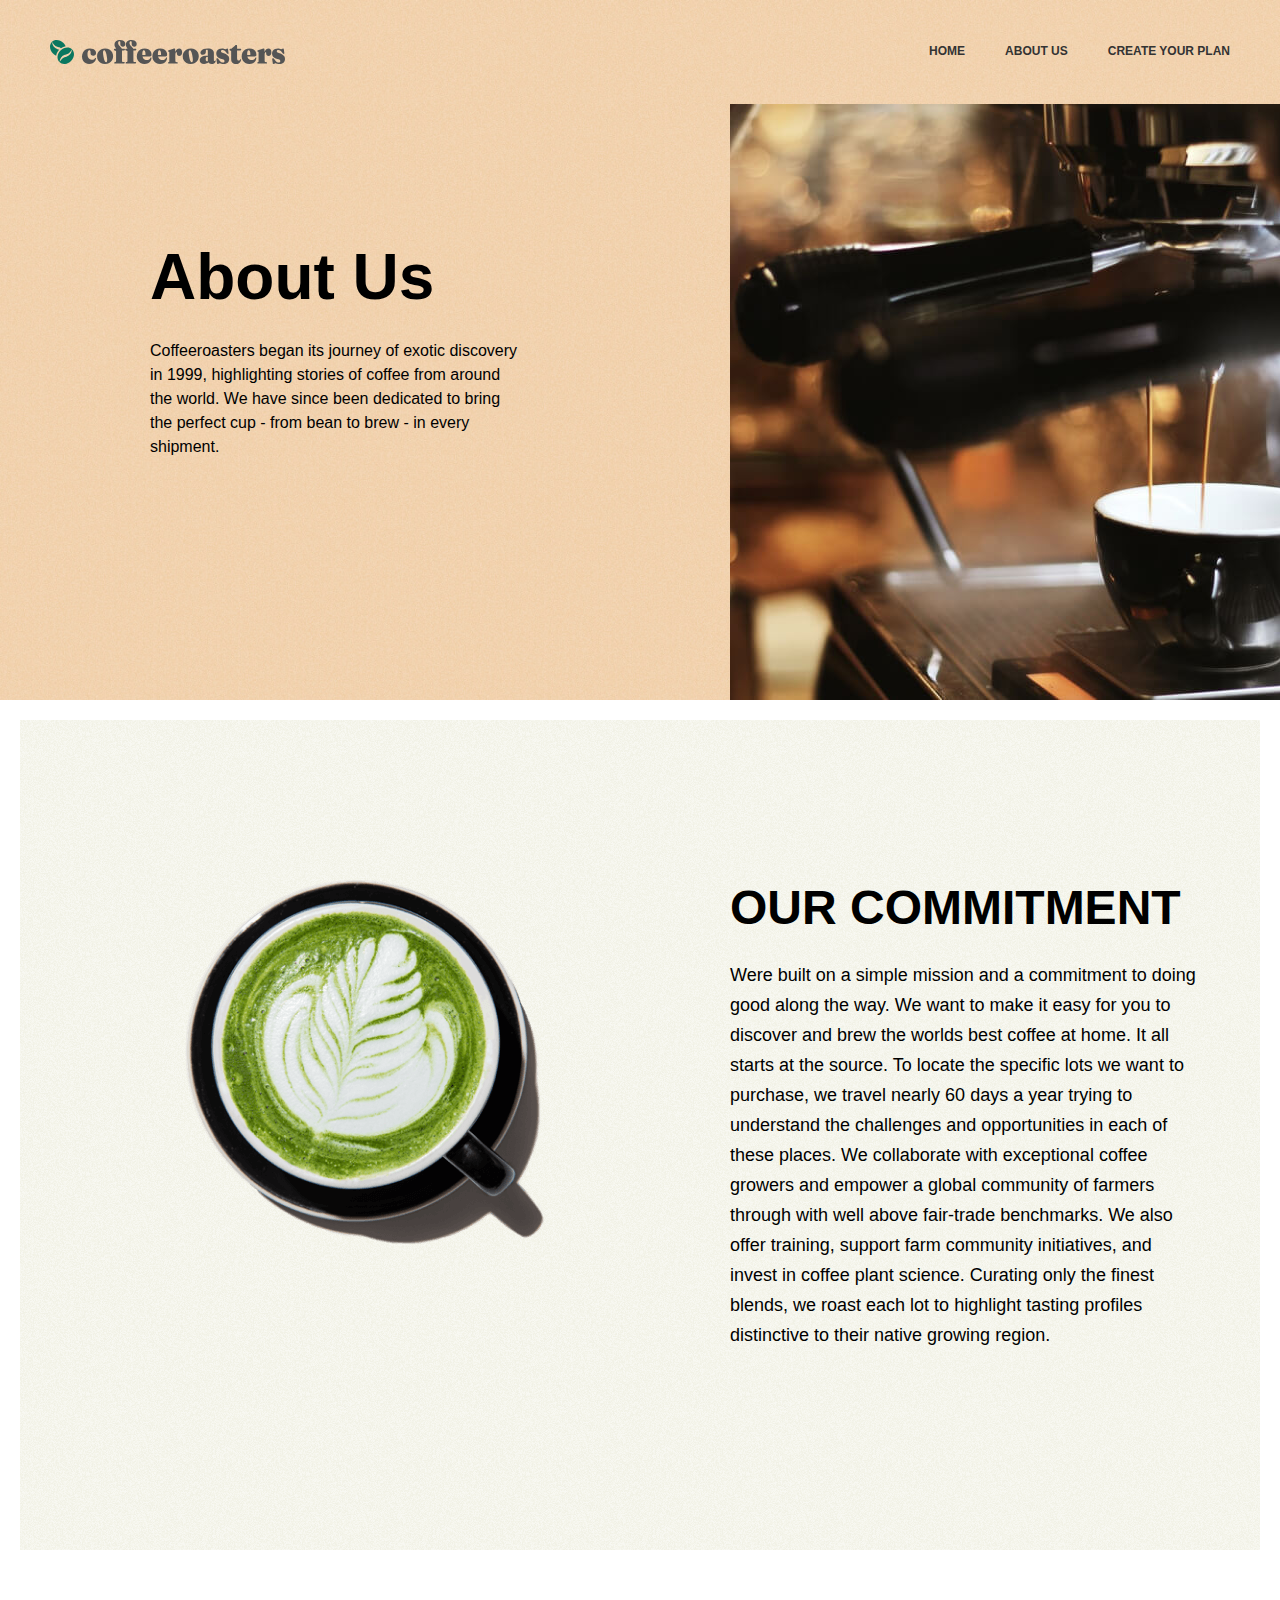
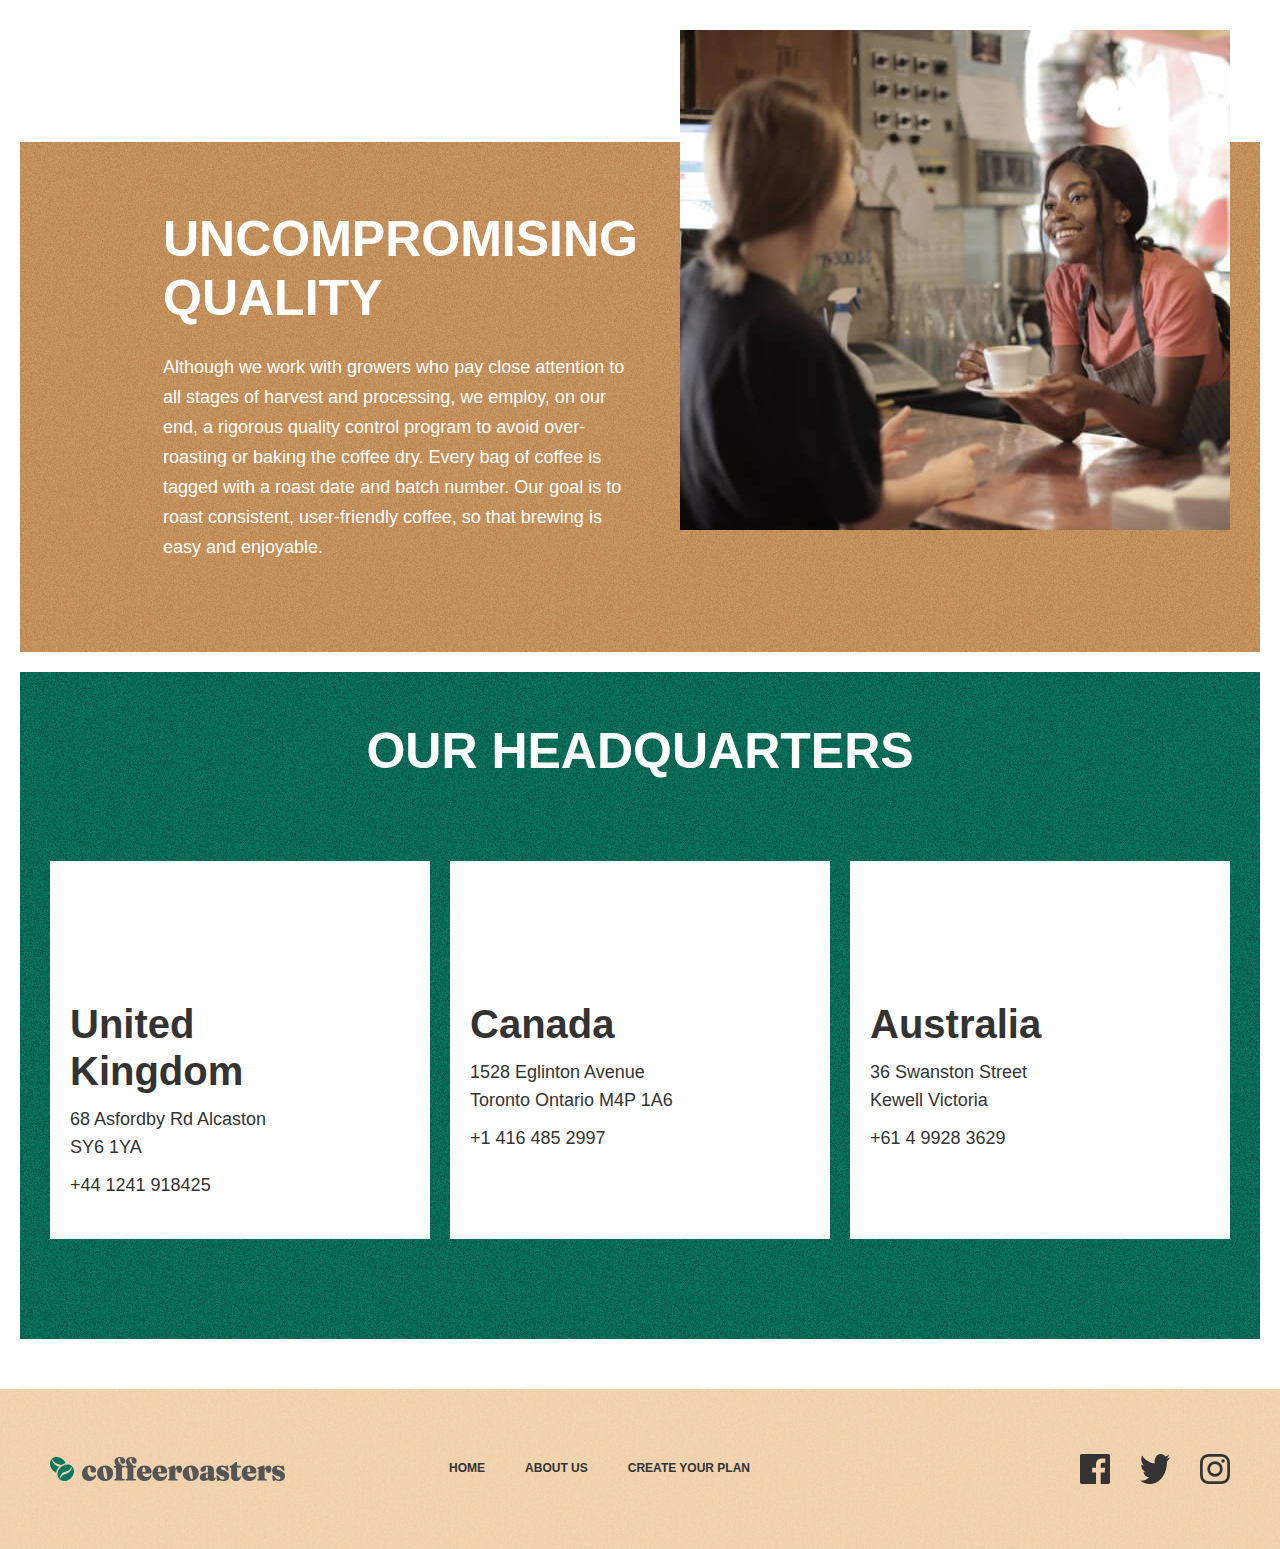
==== about.html @ 632bc9f9 "Add about main" ====
<!DOCTYPE html>
<html lang="en">
<head>
  <meta charset="UTF-8">
  <meta http-equiv="X-UA-Compatible" content="IE=edge">
  <meta name="viewport" content="width=device-width, initial-scale=1.0">
  <title>About Us</title>

  <link rel="stylesheet" href="css/normalize.css">
  <link rel="stylesheet" href="css/main.css">
</head>
<body>

  <!-- SITE-HEADER  -->
  <header class="site-header">
    <div class="container">
      <div class="site-header-block">
        <a href="index.html" class="site-header-logo-link">
          <img src="images/site-header-logo.svg" alt="site-logo" class="site-hero-logo-img" width="235" height="24">
        </a>
        <nav class="site-header-nav sitenav">
          <ul class="sitenav-list">
            <li class="sitenav-item">
              <a class="sitenav-link" href="#">Home</a>
            </li>
            <li class="sitenav-item">
              <a class="sitenav-link" href="#">About us</a>
            </li>
            <li class="sitenav-item">
              <a class="sitenav-link" href="#">Create your plan</a>
            </li>
          </ul>
        </nav>
      </div>
    </div>
  </header>

  <!-- SITE-MAIN  -->
  <main class="site-main">
    <div class="site-hero">
      <div class="container">
        <div class="hero-block">
          <div class="site-hero-box site-hero-box-about">
            <h1 class="site-hero-title site-hero-title-about">About Us</h1>
            <p class="site-hero-text">Coffeeroasters began its journey of exotic discovery in 1999, highlighting stories of coffee from around the world. We have since been dedicated to bring the perfect cup - from bean to brew - in every shipment.</p>
          </div>
          <img class="site-hero-img-about" src="images/about-hero-img.jpg" alt="cola" width="710" height="696" srcset="images/about-hero-img.jpg 1x, images/about-hero-img@2x.jpg 2x">
        </div>
      </div>
    </div>

    <section class="site-commitment">
      <div class="container">
        <div class="site-commitment-block">
          <img class="site-commitment-block-img" src="images/coffe-about-main.png" alt="Rasm">
          <div class="site-commitment-box">
            <h2 class="site-commitment-box-title">Our commitment</h2>
            <p class="site-commitment-box-text">Were built on a simple mission and a commitment to doing good along the way. We want to make it easy for you to discover and brew the worlds best coffee at home. It all starts at the source. To locate the specific lots we want to purchase, we travel nearly 60 days a year trying to understand the challenges and opportunities in each of these places. We collaborate with exceptional coffee growers and empower a global community of farmers through with well above fair-trade benchmarks. We also offer training, support farm community initiatives, and invest in coffee plant science. Curating only the finest blends, we roast each lot to highlight tasting profiles distinctive to their native growing region.</p>
          </div>
        </div>
      </div>
    </section>

    <section class="about-festure">
      <div class="container">
        <div class="about-feature-block">
          <div class="about-feature-box">
            <h2 class="about-feature-title">Uncompromising quality</h2>
            <p class="about-feature-text">Although we work with growers who pay close attention to all stages of harvest and processing, we employ, on our end, a rigorous quality control program to avoid over-roasting or baking the coffee dry. Every bag of coffee is tagged with a roast date and batch number. Our goal is to roast consistent, user-friendly coffee, so that brewing is easy and enjoyable.</p>
          </div>
          <img class="about-feature-img" src="images/about-feature.jpg" alt="rasm" width="550" height="500" srcset="images/about-feature.jpg 1x, images/about-feature@2x.jpg 2x">
        </div>
      </div>
    </section>

    <section class="about-work">
      <div class="container">
        <div class="about-work-block">
          <h2 class="about-work-title">Our headquarters</h2>
          <ul class="about-work-list">
            <li class="about-work-item">
              <h3 class="about-work-item-title">United Kingdom</h3>
              <div class="about-work-item-box">
                <p class="about-work-item-box-text">68  Asfordby Rd Alcaston SY6 1YA</p>
                <a class="about-work-item-box-link" href="#">+44 1241 918425</a>
              </div>
            </li>
            <li class="about-work-item">
              <h3 class="about-work-item-title">Canada</h3>
              <div class="about-work-item-box">
                <p class="about-work-item-box-text">1528  Eglinton Avenue Toronto Ontario M4P 1A6</p>
                <a class="about-work-item-box-link" href="#">+1 416 485 2997</a>
              </div>
            </li>
            <li class="about-work-item">
              <h3 class="about-work-item-title">Australia</h3>
              <div class="about-work-item-box">
                <p class="about-work-item-box-text">36 Swanston Street Kewell Victoria </p>
                <a class="about-work-item-box-link" href="#">+61 4 9928 3629</a>
              </div>
            </li>
          </ul>
        </div>
      </div>
    </section>
  </main>

  <footer class="site-footer">
    <div class="container">
      <div class="site-footer-block">
        <a href="#" class="site-header-logo-link">
          <img src="images/site-header-logo.svg" alt="site-logo" class="site-hero-logo-img" width="235" height="24">
        </a>
        <nav class="site-footer-nav">
          <ul class="sitenav-list">
            <li class="sitenav-item">
              <a href="#" class="sitenav-link">Home</a>
            </li>
            <li class="sitenav-item">
              <a href="#" class="sitenav-link">About us</a>
            </li>
            <li class="sitenav-item">
              <a href="#" class="sitenav-link">Create your plan</a>
            </li>
          </ul>
          <ul class="sitenav-list">
            <li class="sitenav-footer-item">
              <a href="#" class="sitenav-footer-link"><img class="site-footer-icon-img" src="images/facebook.svg" alt="facebook icon" width="30" height="30"></a>
            </li>
            <li class="sitenav-footer-item">
              <a href="#" class="sitenav-footer-link"><img class="site-footer-icon-img" src="images/ijtimoiy-tarmoq.svg" alt="ijtimoiy tarmoq icon" width="30" height="25"></a>
            </li>
            <li class="sitenav-footer-item">
              <a href="#" class="sitenav-footer-link"><img class="site-footer-icon-img" src="images/instagram.svg" alt="instagram icon" width="30" height="30"></a>
            </li>
          </ul>
        </nav>
      </div>
    </div>
  </footer>
</body>
</html>
---- css/main.css ----
*{
  box-sizing: border-box;
}

*:focus{
  outline: 3px dotted deepskyblue;
  outline-offset: 2px;
}

body{
  display: flex;
  flex-direction: column;
  background-color: #fff;
  color: #000;
  font-weight: 400;
  font-family: "Roboto", "Arial", sans-serif;
}

.container{
  width: 100%;
  max-width: 1440px;
  padding-right: 20px;
  padding-left: 20px;
  margin-left: auto;
  margin-right: auto;
}


/* SITE-HEADER */

.site-header {
  background-color: #F3D7B7;
  background-image: url(../images/hero-bc-img.jpg);
  background-size: cover;
  background-repeat: no-repeat;
}

.site-header-block {
  display: flex;
  margin: 0;
  padding: 40px 30px;
  align-items: center;
  justify-content: space-between;
}

.site-header-logo-link {
  display: flex;
  margin-right: 10px;
}

.site-header-logo-link:hover{
  opacity: 0.8;
}

.site-header-logo-link:active{
  opacity: 0.6;
}

.site-hero-logo-img {
  width: 235px;
  height: 24px;
}

.site-header-nav {
  margin: 0;
  padding: 0;
}

.sitenav-list {
  display: flex;
  margin: 0;
  padding: 0;
}

.sitenav-item {
  font-weight: 700;
  font-size: 12px;
  line-height: 14px;
  list-style-type: none;
  /* flex-shrink: 0; */
  white-space: nowrap;
}

.sitenav-item:not(:last-child){
  margin-right: 40px;
}

.sitenav-link {
  display: flex;
  color: #333;
  text-decoration: none;
  transition: color 0.4s ease, border 0.4s ease;
  border-bottom: 2px solid transparent;
  text-transform: uppercase;
}

.sitenav-link:hover{
  color: #0A775F;
  border-bottom: 2px solid #0A775F;
}

.sitenav-link:active{
  opacity: 0.6;
}


/* SITE-MAIN  */

.site-main {
  flex-grow: 1;
}

.site-hero {
  background-color: #F3D7B7;
  background-image: url(../images/hero-bc-img.jpg);
  background-size: cover;
  background-repeat: no-repeat;
  margin-bottom: 20px;
}

.hero-block {
  width: 1420px;
  display: flex;
  justify-content: space-between;
  padding-left: 130px;
}

.site-hero-box {
  width: 464px;
  margin-right: 116px;
  padding-top: 136px;
  flex-shrink: 0;
}

.site-hero-box-about{
  width: 372px;
}

.site-hero-title {
  width: 447px;
  font-size: 64px;
  line-height: 75px;
  font-weight: 700;
  margin-top: 0;
  margin-bottom: 24px;
}

.site-hero-title-about{
  width: 265x;
}

.site-hero-text {
  margin-top: 0;
  margin-bottom: 34px;
  font-size: 16px;
  line-height: 24px;
  font-weight: 400;
}

.site-hero-link{

  display: inline-block;
  margin: 0;
  line-height: 19px;
  background-color: #0A775F;
  border: 2px solid #0A775F;
}

.button{
  display: inline-block;
  padding: 14px 22px;
  border-radius: 100px;
  text-decoration: none;
  color: #fff;
  font-size: 16px;
  font-weight: 500;
  text-transform: uppercase;
  transition: color 0.4s ease, border 0.4s ease, background-color 0.4s ease;
  margin: 0;
  white-space: nowrap;
}

.site-hero-link:hover{
  border: 2px solid #0A775F;
  background-color: transparent;
  color: #0A775F;
}

.site-hero-link:active{
  opacity: 0.6;
  color: #fff;
  background-color: #0A775F;

}

.site-work-link{
  border: 2px solid #C99B67;
  background-color: #C99B67;

}

.site-work-link:hover{
  border: 2px solid #C99B67;
  background-color: transparent;
  color: #C99B67;
}

.site-work-link:active{
  opacity: 0.6;
  color: #fff;
  background-color: #C99B67;

}

.site-hero-img{
  width: 710px;
  height: 696px;
}

.site-hero-img-about{
  width: 710px;
  height: 596px;
}


.site-collection-block {
  padding: 50px 143px;
  background-color: #F8F8F2;
  background-image: url(../images/oq-bijr-bijr.jpg);
  margin-bottom: 20px;
}

.site-collection-headeing {
  margin-top: 0;
  margin-bottom: 80px;
  text-transform: uppercase;
  font-size: 50px;
  line-height: 59px;
  text-align: center;
}

.site-collection-list {
  padding: 0;
  list-style-type: none;
}

.site-collection-item {
  display: flex;
  align-items: center;
}

.site-collection-img {
  width: 450px;
  height: 375px;
}

.site-collection-box:nth-child(1){
  padding-left: 157px;
  padding-right: 97px;
}

.site-collection-box:nth-child(2){
  padding-left: 117px;
  padding-right: 157px;
}

.site-collection-box-title {
  margin-top: 0;
  margin-bottom: 10px;
  font-size: 48px;
  line-height: 56px;
  font-weight: 500;
  color: #333;
  text-transform: uppercase;
}

.site-collection-box-text {
  margin: 0;
  font-size: 22px;
  line-height: 34px;
  font-weight: 400;
}

/* ABOUT  */

.site-commitment {
  margin-bottom: 80px;
}

.site-commitment-block {
  display: flex;
  padding: 160px 64px 200px 165px;
  background-image: url(../images/commitment-bc-img.png);
}

.site-commitment-block-img {
  width: 360px;
  height: 364px;
  margin-right: 185px;
  object-fit: cover;
}

.site-commitment-box-title {
  margin-top: 0;
  margin-bottom: 24px;
  font-size: 48px;
  line-height: 56px;
  font-weight: bold;
  text-transform: uppercase;
}

.site-commitment-box-text {
  margin: 0;
  font-size: 18px;
  line-height: 30px;
  font-weight: 400;
}

/* SITE-FEATURE */

.site-feature-block {
  padding: 0 30px;
  background-image: url(../images/Rectangle-img.jpg);
  background-repeat: no-repeat;
}

.site-feature-box {
  width: 581px;
  text-align: center;
  margin-left: auto;
  margin-right: auto;
  color: #fff;
}

.site-feature-title {
  margin-top: 0;
  margin-bottom: 10px;
  padding-top: 50px;
  font-size: 50px;
  line-height: 59px;
  color: #fff;
  text-transform: uppercase;
}

.site-feature-text {
  margin-top: 0;
  margin-bottom: 80px;
  font-size: 16px;
  line-height: 28px;
  font-weight: 400;
}

.site-feature-list-two{
  display: flex;
  padding: 0;
  margin-top: 0;
  margin-bottom: 20px;
  list-style-type: none;
}

.site-feature-item-two{
  width: 60px;
  height: 60px;
  background-color: #fff;
  border: 4px solid #C99B67;
}

.site-feature-item-two:not(:last-child){
  margin-right: 393px;
}

.site-feature-list {
  display: flex;
  padding: 0;
  margin-top: 0;
  margin-bottom: 80px;
  list-style-type: none;
}

.site-feature-item:not(:last-child) {
  margin-right: 20px;
}

.site-feature-img {
  margin-bottom: 28px;
}

.site-feature-item-title {
  margin-top: 0;
  margin-bottom: 10px;
  font-size: 30px;
  line-height: 35px;
  font-weight: 500;
  color: #333;
}

.site-feature-item-text {
  width: 377px;
  margin: 0;
  color: #333;
  font-size: 18px;
  line-height: 28px;
  font-weight: 400;
}


/* ABOUT-FEATURE  */
.about-festure {
  margin-bottom: 20px;
}

.about-feature-block {
  display: flex;
  padding: 0 30px 90px 143px;
  background-image: url(../images/Rectangle-img.jpg);
  background-repeat: no-repeat;
  background-size: 1400px 510px;
  background-position: bottom center;
}

.about-feature-box {
  padding-top: 180px;
  margin-right: 38px;
  color: #fff;
}

.about-feature-title {
  width: 410px;
  margin-top: 0;
  margin-bottom: 24px;
  font-size: 50px;
  line-height: 59px;
  font-weight: 700;
  text-transform: uppercase;
}

.about-feature-text {
  margin: 0;
  font-size: 18px;
  line-height: 30px;
  font-weight: 400;
}

.about-feature-img{
  width: 550px;
  height: 500px;
}

/* SITE-WORS */

.site-work-bloc {
  padding: 50px 30px;
  background-color: #0A775F;
  background-image: url(../images/footter-top-img.jpg);
  background-repeat: no-repeat;
  margin-bottom: 50px;
}

.site-work-title {
  margin-top: 0;
  margin-bottom: 80px;
  color: #fff;
  font-size: 50px;
  line-height: 59px;
  text-align: center;
  text-transform: uppercase;
}

.site-work-list {
  display: flex;
  padding: 0;
  margin: 0;
  list-style-type: none;
}

.site-work-item {
  width: 433px;
  padding: 20px;
  color: #333;
  background-color: #fff;
  margin-bottom: 60px;
}

.site-work-item:not(:last-child){
  margin-right: 20px;
}

.site-work-item-namber {
  margin-left: 328px;
  margin-top: 0;
  margin-bottom: 45px;
  font-size: 64px;
  line-height: 75px;
  font-weight: 400;
}

.site-work-item-title {
  width: 250px;
  margin-top: 0;
  margin-bottom: 10px;
  font-size: 40px;
  line-height: 47px;
  font-weight: 500;
  text-transform: uppercase;
}

.site-work-item-text {
  margin-top: 0;
  margin-bottom: 20px;
  font-size: 18px;
  line-height: 28px;
  font-weight: 400;
}

.site-work-btn{
  line-height: 19px;
  text-align: center;
}


/* ABOUT-WORK  */

.about-work {
  margin-bottom: 50px;
}

.about-work-block {
  padding: 50px 30px 100px;
  background-image: url(../images/footter-top-img.jpg);
  background-repeat: no-repeat;
}

.about-work-title {
  margin-top: 0;
  margin-bottom: 80px;
  font-size: 50px;
  line-height: 59px;
  font-weight: 700;
  color: #fff;
  text-transform: uppercase;
  text-align: center;
}

.about-work-list {
  display: flex;
  margin: 0;
  padding: 0;
  list-style-type: none;
}

.about-work-item {
  width: 433px;
  padding: 140px 150px 40px 20px;
  background-color: #fff;
}

.about-work-item:not(:last-child){
  margin-right: 20px;
}

.about-work-item-title {
  margin-top: 0;
  margin-bottom: 10px;
  font-size: 40px;
  line-height: 47px;
  font-weight: 700;
  color: #333;
}

.about-work-item-box {
  color: #333;
  font-size: 18px;
  line-height: 28px;
}

.about-work-item-box-text {
  margin-top: 0;
  margin-bottom: 10px;
}

.about-work-item-box-link {
  text-decoration: none;
  color: #333;
}

/* SITE-FOOTER */
.site-footer{
  padding-top: 65px;
  padding-bottom: 65px;
  background-color: #F3D7B7;
  background-image: url(../images/hero-bc-img.jpg);
  background-size: cover;
  background-repeat: no-repeat;
}

.site-footer-block {
    padding-right: 30px;
  padding-left: 30px;
  display: flex;
  justify-content: space-between;
  align-items: center;
}

.site-footer-nav {
  display: flex;
  justify-content: space-between;
  align-items: center;
}

.sitenav-list:not(:last-child){
  margin-right: 330px;
}

.sitenav-footer-item{
  list-style-type: none;
}

.sitenav-footer-item:not(:last-child){
  margin-right: 30px;
}

.site-footer-icon-img {
  width: 30px;
  height: 30px;
}

.site-footer-icon-img:hover{
  opacity: 0.8;
}

.site-footer-icon-img:active{
  opacity: 0.6;
}

.sitenav-footer-link{
  display: flex;
}

@media
only screen and (-webkit-min-device-pixel-ratio: 2),
only screen and (   min--moz-device-pixel-ratio: 2),
only screen and (     -o-min-device-pixel-ratio: 2/1),
only screen and (        min-device-pixel-ratio: 2),
only screen and (                min-resolution: 192dpi),
only screen and (                min-resolution: 2dppx) {
  .site-header{
    background-image: url(../images/hero-bc-img@2x.jpg);
  }

  .site-hero{
    background-image: url(../images/hero-bc-img@2x.jpg);
  }

  .site-feature-block{
    background-image: url(../images/Rectangle-img@2x.jpg);
  }

  .site-work-bloc {
    background-image: url(../images/footer-top-img@2x.jpg);
  }

  .site-footer{
    background-image: url(../images/hero-bc-img@2x.jpg);
  }

  .site-collection-block{
    background-image: url(../images/oq-bijr-bijr@2x.jpg);
  }

  .site-commitment-block{
    background-image: url(../images/commitment-bc-img@2x.png);
  }
}
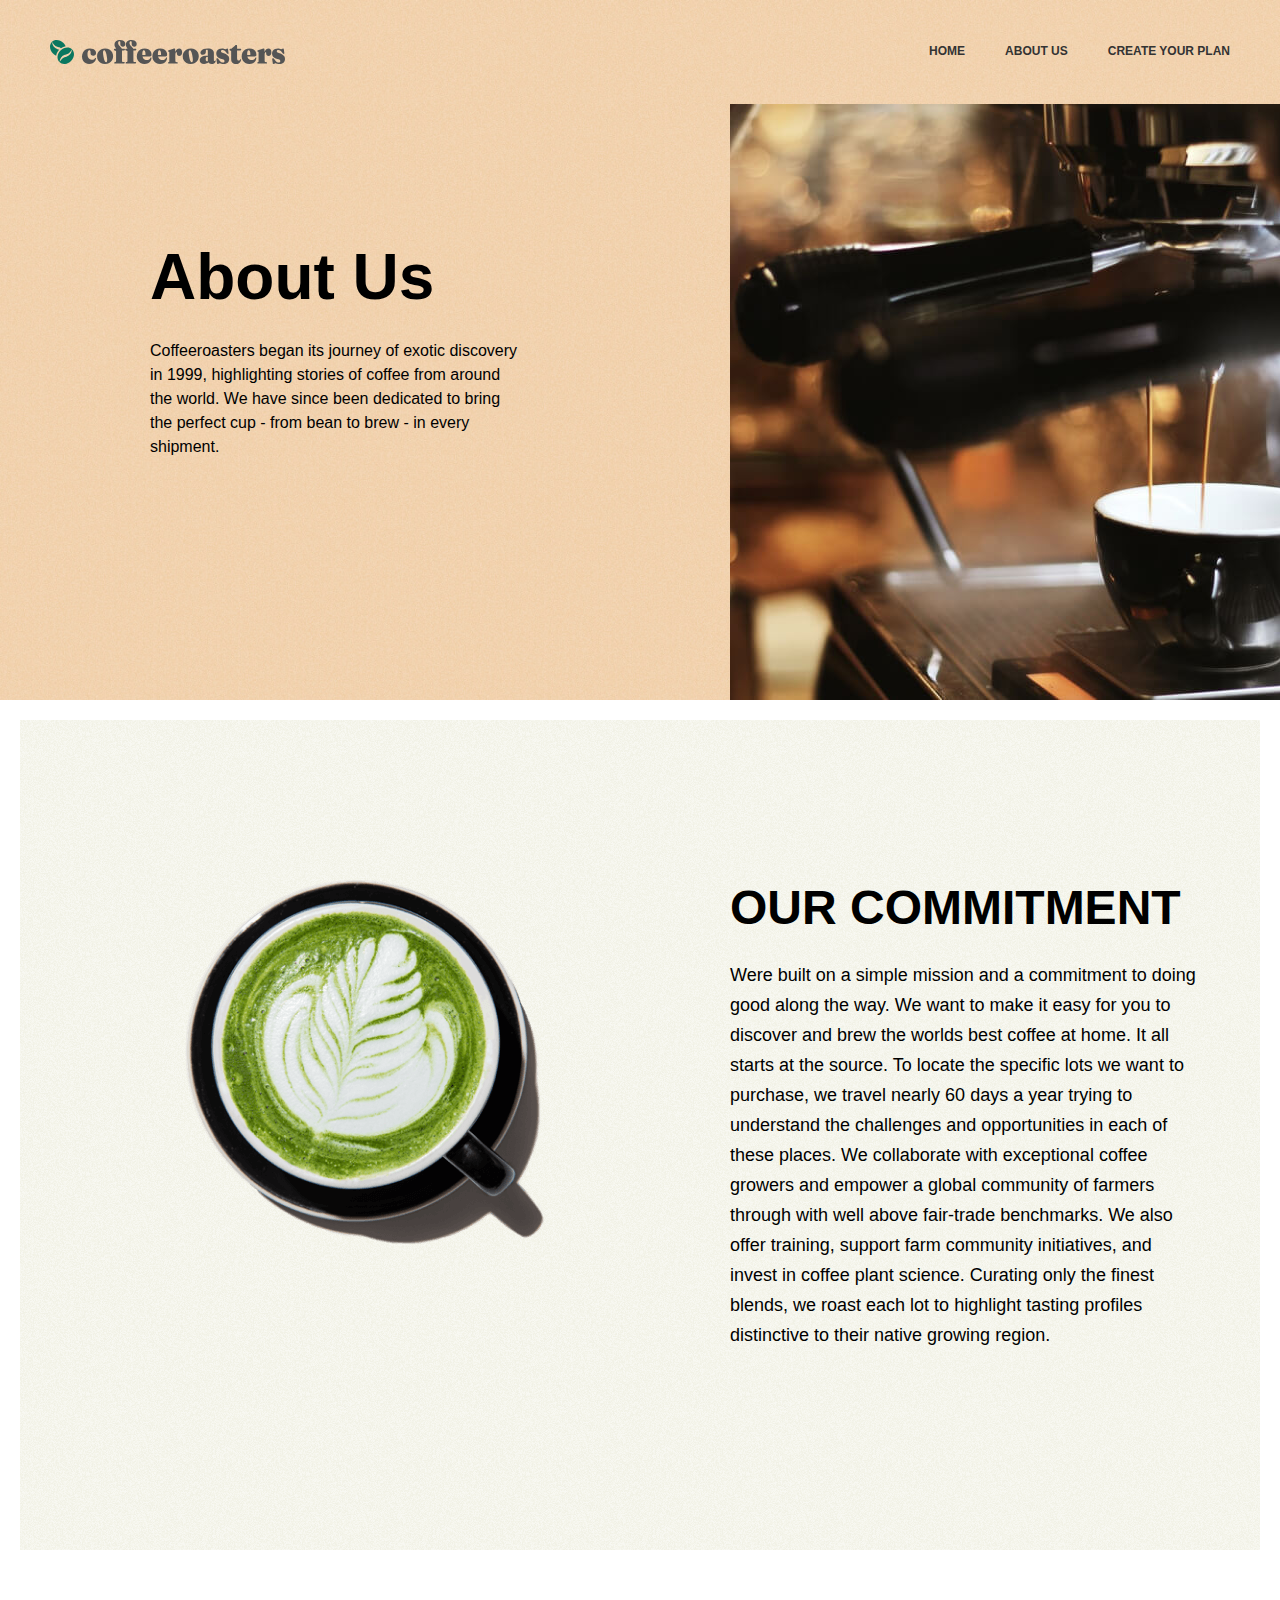
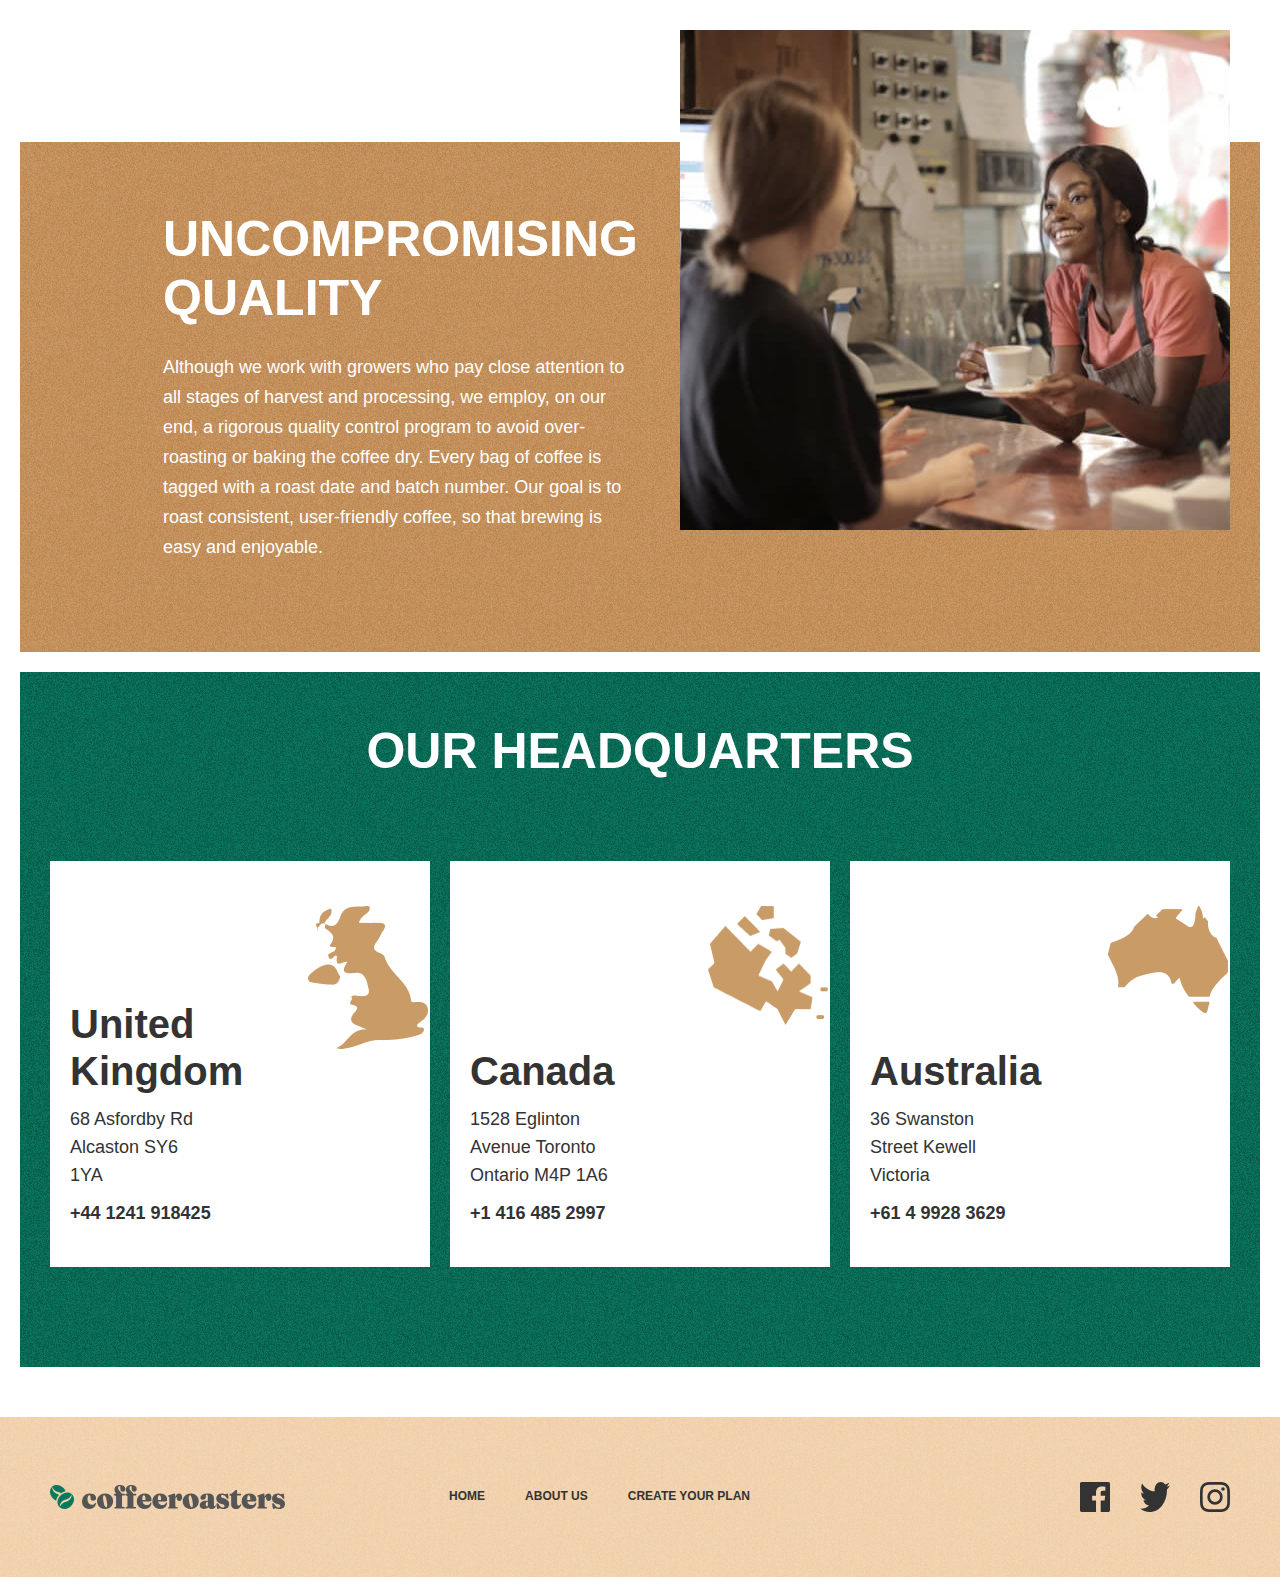
==== commit 664d6b3b: "Add body and html height: 100%;" ====
--- a/about.html
+++ b/about.html
@@ -21,7 +21,7 @@
         <nav class="site-header-nav sitenav">
           <ul class="sitenav-list">
             <li class="sitenav-item">
-              <a class="sitenav-link" href="#">Home</a>
+              <a class="sitenav-link" href="index.html">Home</a>
             </li>
             <li class="sitenav-item">
               <a class="sitenav-link" href="#">About us</a>
@@ -78,22 +78,22 @@
         <div class="about-work-block">
           <h2 class="about-work-title">Our headquarters</h2>
           <ul class="about-work-list">
-            <li class="about-work-item">
+            <li class="about-work-item about-work-item-one">
               <h3 class="about-work-item-title">United Kingdom</h3>
               <div class="about-work-item-box">
                 <p class="about-work-item-box-text">68  Asfordby Rd Alcaston SY6 1YA</p>
                 <a class="about-work-item-box-link" href="#">+44 1241 918425</a>
               </div>
             </li>
-            <li class="about-work-item">
-              <h3 class="about-work-item-title">Canada</h3>
+            <li class="about-work-item about-work-item-two">
+              <h3 class="about-work-item-title about-work-item-title-two">Canada</h3>
               <div class="about-work-item-box">
-                <p class="about-work-item-box-text">1528  Eglinton Avenue Toronto Ontario M4P 1A6</p>
+                <p class="about-work-item-box-text">1528 Eglinton Avenue Toronto Ontario M4P 1A6</p>
                 <a class="about-work-item-box-link" href="#">+1 416 485 2997</a>
               </div>
             </li>
-            <li class="about-work-item">
-              <h3 class="about-work-item-title">Australia</h3>
+            <li class="about-work-item about-work-item-theree">
+              <h3 class="about-work-item-title about-work-item-title-two">Australia</h3>
               <div class="about-work-item-box">
                 <p class="about-work-item-box-text">36 Swanston Street Kewell Victoria </p>
                 <a class="about-work-item-box-link" href="#">+61 4 9928 3629</a>
@@ -108,13 +108,13 @@
   <footer class="site-footer">
     <div class="container">
       <div class="site-footer-block">
-        <a href="#" class="site-header-logo-link">
+        <a class="site-header-logo-link" href="index.html">
           <img src="images/site-header-logo.svg" alt="site-logo" class="site-hero-logo-img" width="235" height="24">
         </a>
         <nav class="site-footer-nav">
           <ul class="sitenav-list">
             <li class="sitenav-item">
-              <a href="#" class="sitenav-link">Home</a>
+              <a class="sitenav-link" href="index.html">Home</a>
             </li>
             <li class="sitenav-item">
               <a href="#" class="sitenav-link">About us</a>
--- a/css/main.css
+++ b/css/main.css
@@ -3,12 +3,17 @@
 }
 
 *:focus{
-  outline: 3px dotted deepskyblue;
+  outline: 3px dotted #0A775F;
   outline-offset: 2px;
 }
 
+html {
+  height: 100%;
+}
+
 body{
   display: flex;
+  height: 100%;
   flex-direction: column;
   background-color: #fff;
   color: #000;
@@ -116,6 +121,10 @@
   background-size: cover;
   background-repeat: no-repeat;
   margin-bottom: 20px;
+}
+
+.create-hero{
+  margin-bottom: 10px;
 }
 
 .hero-block {
@@ -456,6 +465,10 @@
   margin-bottom: 50px;
 }
 
+.about-work-block {
+  margin-bottom: 20px;
+}
+
 .site-work-title {
   margin-top: 0;
   margin-bottom: 80px;
@@ -486,7 +499,7 @@
 }
 
 .site-work-item-namber {
-  margin-left: 328px;
+  margin-left: 325px;
   margin-top: 0;
   margin-bottom: 45px;
   font-size: 64px;
@@ -495,7 +508,7 @@
 }
 
 .site-work-item-title {
-  width: 250px;
+  width: 265px;
   margin-top: 0;
   margin-bottom: 10px;
   font-size: 40px;
@@ -554,6 +567,28 @@
   background-color: #fff;
 }
 
+.about-work-item-one{
+  background-image: url(../images/united.png);
+  background-size: 120px 143px;
+  background-repeat: no-repeat;
+  background-position: 258px 45px;
+}
+
+.about-work-item-two{
+  background-image: url(../images/canada.png);
+  background-size: 120px 120px;
+  background-repeat: no-repeat;
+  background-position: 258px 45px;
+}
+
+.about-work-item-theree{
+  background-image: url(../images/australia.png);
+  background-size: 120px 107px;
+  background-repeat: no-repeat;
+  background-position: 258px 45px;
+}
+
+
 .about-work-item:not(:last-child){
   margin-right: 20px;
 }
@@ -568,19 +603,33 @@
 }
 
 .about-work-item-box {
+  width: 141px;
   color: #333;
   font-size: 18px;
   line-height: 28px;
 }
 
+.about-work-item-title-two{
+  padding-top: 47px;
+}
+
 .about-work-item-box-text {
   margin-top: 0;
   margin-bottom: 10px;
 }
 
 .about-work-item-box-link {
+  font-weight: 700;
   text-decoration: none;
   color: #333;
+}
+
+.about-work-item-box-link:hover{
+  color: #0A775F;
+}
+
+.about-work-item-box-link:active{
+  opacity: 0.6;
 }
 
 /* SITE-FOOTER */
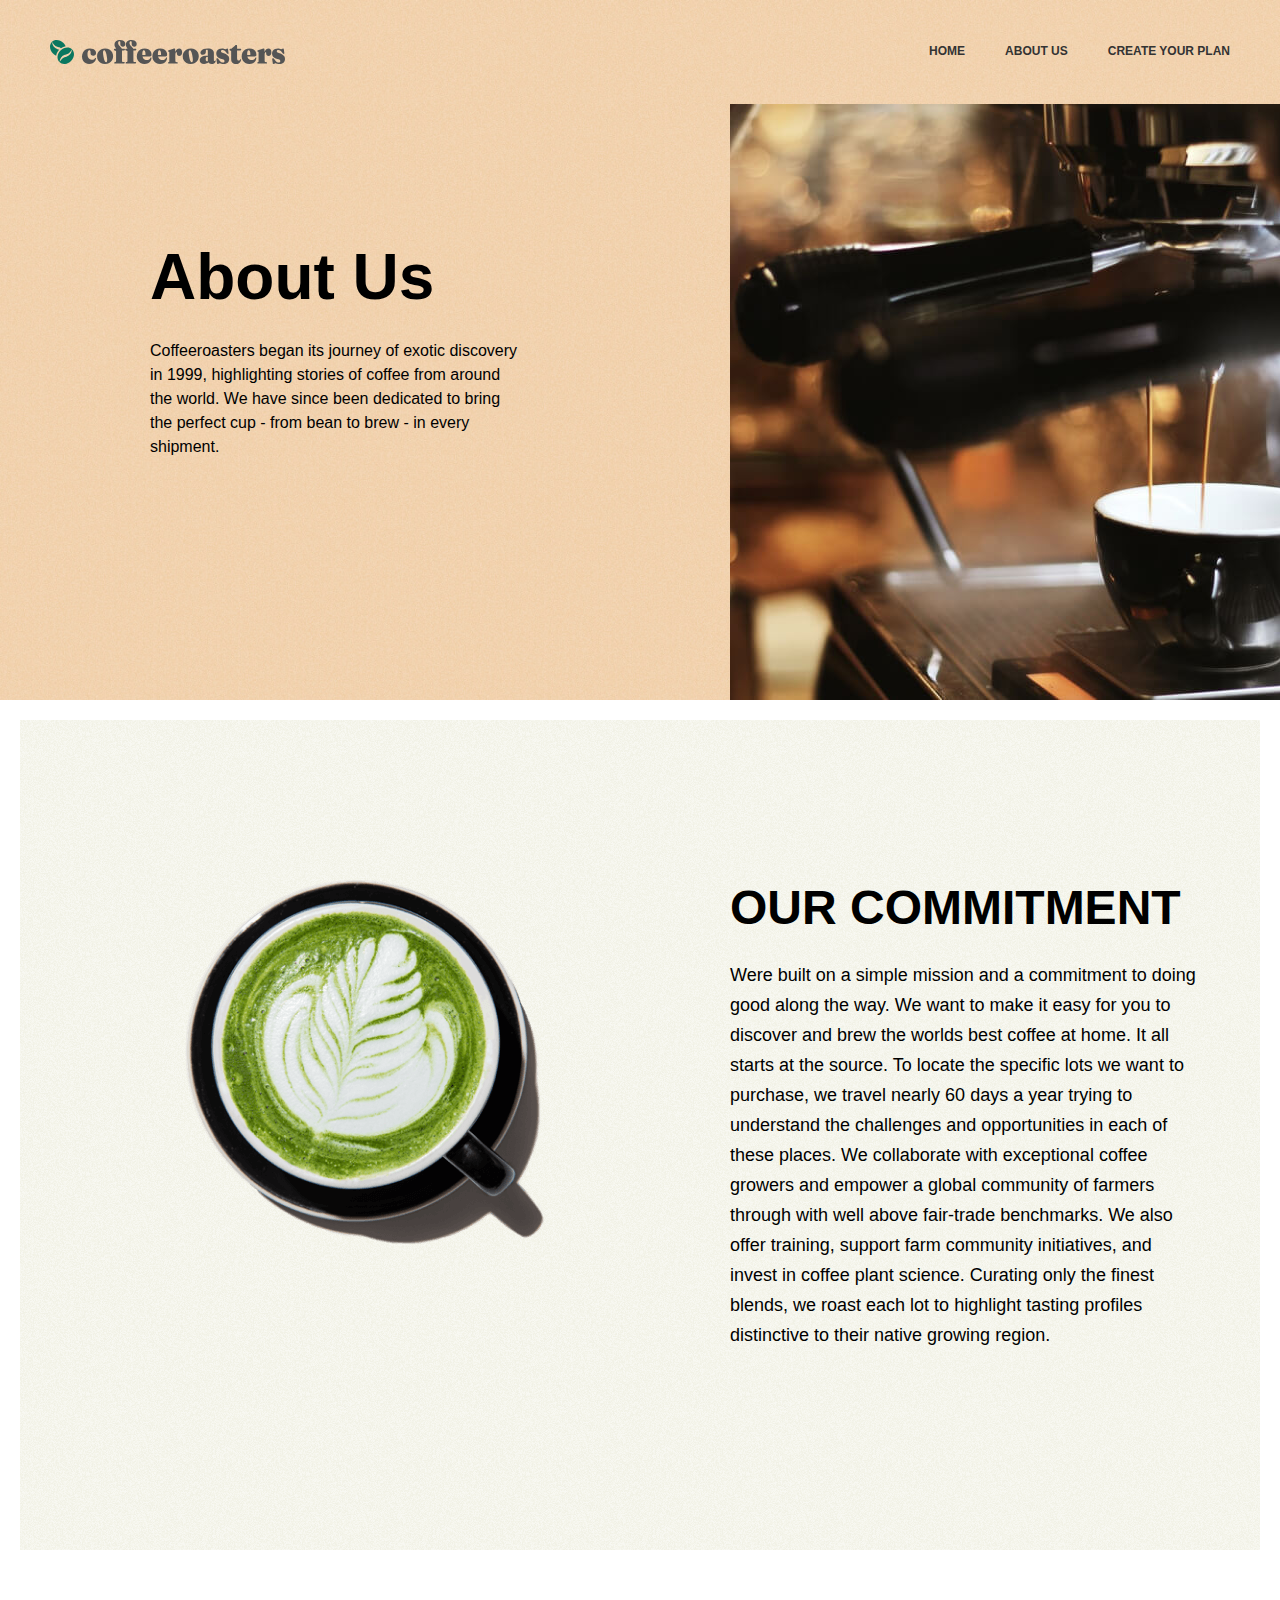
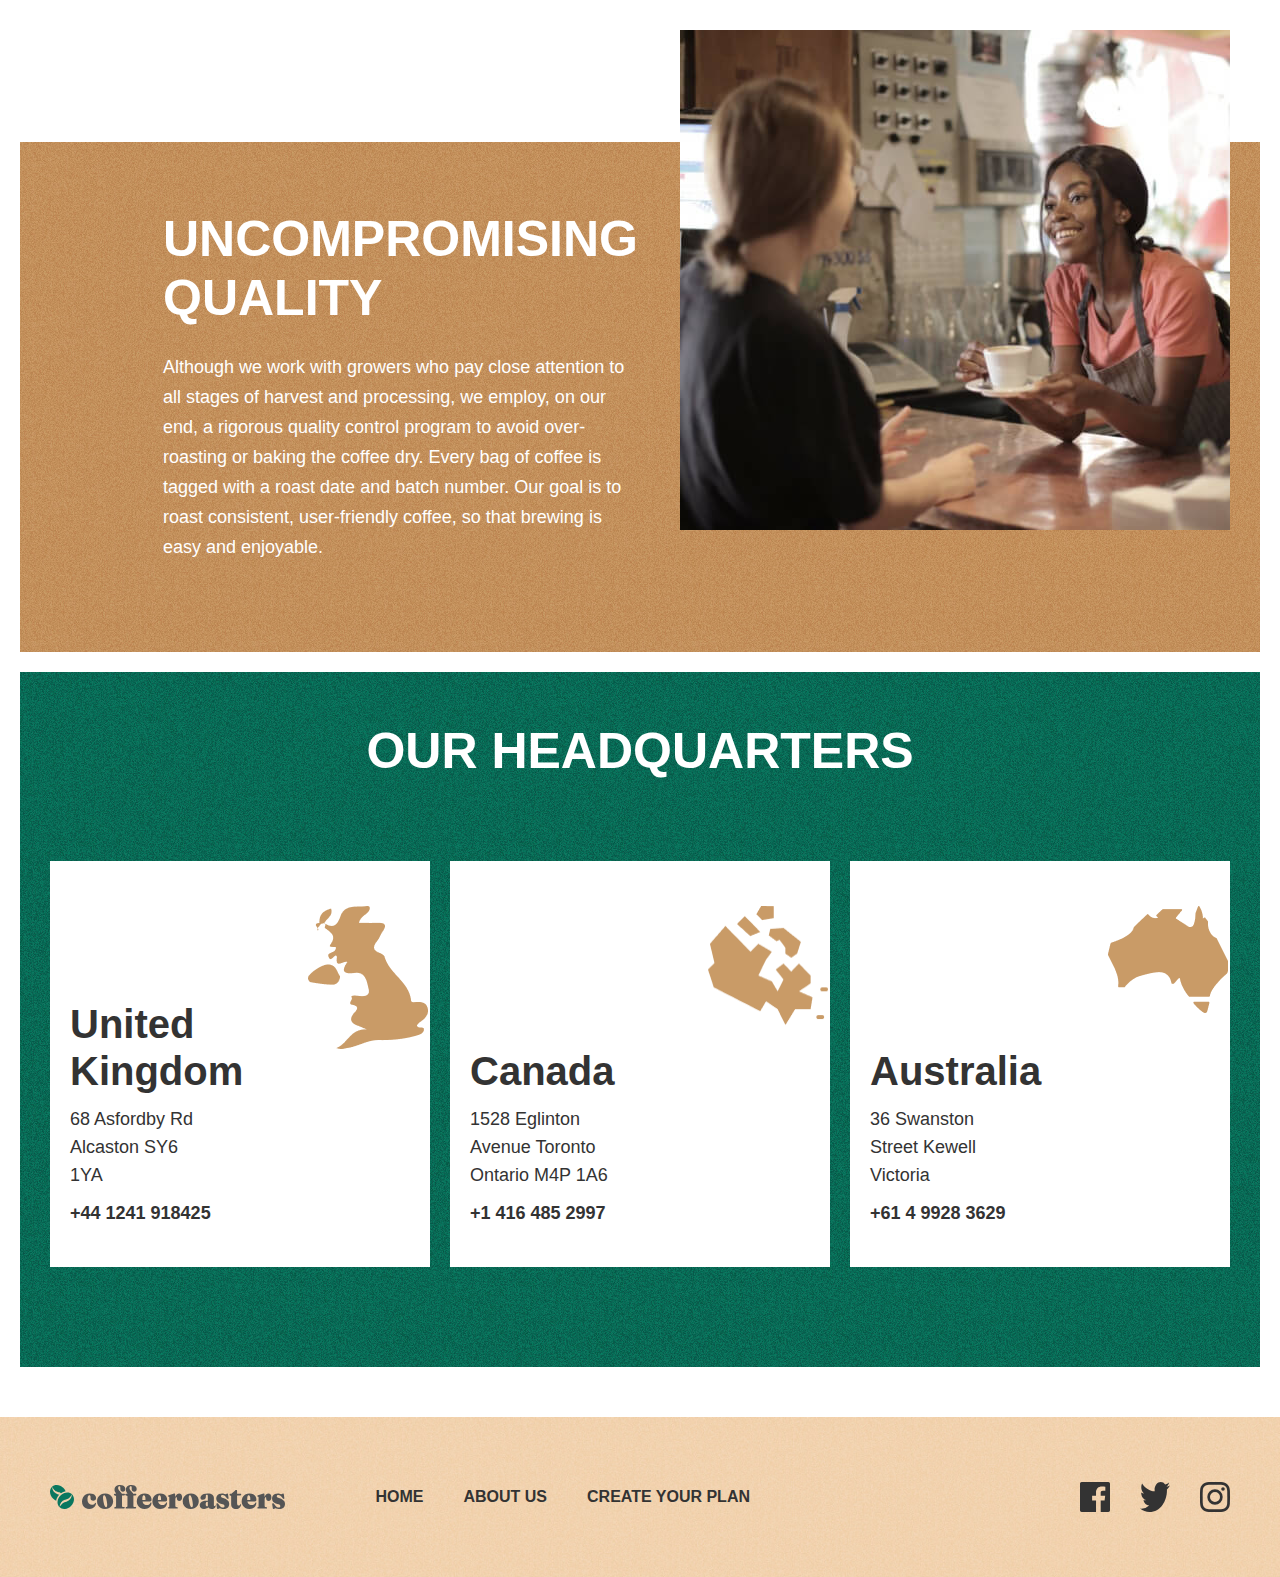
==== commit 68bf7ed7: "Add footer font-size" ====
--- a/about.html
+++ b/about.html
@@ -24,10 +24,10 @@
               <a class="sitenav-link" href="index.html">Home</a>
             </li>
             <li class="sitenav-item">
-              <a class="sitenav-link" href="#">About us</a>
+              <a class="sitenav-link" href="about.html">About us</a>
             </li>
             <li class="sitenav-item">
-              <a class="sitenav-link" href="#">Create your plan</a>
+              <a class="sitenav-link" href="create.html">Create your plan</a>
             </li>
           </ul>
         </nav>
@@ -75,7 +75,7 @@
 
     <section class="about-work">
       <div class="container">
-        <div class="about-work-block">
+        <div class="about-work-block about-block">
           <h2 class="about-work-title">Our headquarters</h2>
           <ul class="about-work-list">
             <li class="about-work-item about-work-item-one">
@@ -114,13 +114,13 @@
         <nav class="site-footer-nav">
           <ul class="sitenav-list">
             <li class="sitenav-item">
-              <a class="sitenav-link" href="index.html">Home</a>
+              <a class="sitenav-link sitenav-link-footer" href="index.html">Home</a>
             </li>
             <li class="sitenav-item">
-              <a href="#" class="sitenav-link">About us</a>
+              <a class="sitenav-link sitenav-link-footer" href="about.html">About us</a>
             </li>
             <li class="sitenav-item">
-              <a href="#" class="sitenav-link">Create your plan</a>
+              <a class="sitenav-link sitenav-link-footer"  href="create.html">Create your plan</a>
             </li>
           </ul>
           <ul class="sitenav-list">
--- a/css/main.css
+++ b/css/main.css
@@ -5,6 +5,11 @@
 *:focus{
   outline: 3px dotted #0A775F;
   outline-offset: 2px;
+}
+
+.site-work-link:focus{
+  outline: 3px dotted #fff;
+
 }
 
 html {
@@ -79,8 +84,6 @@
 
 .sitenav-item {
   font-weight: 700;
-  font-size: 12px;
-  line-height: 14px;
   list-style-type: none;
   /* flex-shrink: 0; */
   white-space: nowrap;
@@ -93,12 +96,19 @@
 .sitenav-link {
   display: flex;
   color: #333;
+  font-size: 12px;
+  line-height: 14px;
   text-decoration: none;
   transition: color 0.4s ease, border 0.4s ease;
   border-bottom: 2px solid transparent;
   text-transform: uppercase;
 }
 
+.sitenav-link-footer {
+  font-size: 16px;
+  line-height: 19px;
+}
+
 .sitenav-link:hover{
   color: #0A775F;
   border-bottom: 2px solid #0A775F;
@@ -124,7 +134,7 @@
 }
 
 .create-hero{
-  margin-bottom: 10px;
+  margin-bottom: 20px;
 }
 
 .hero-block {
@@ -154,9 +164,6 @@
   margin-bottom: 24px;
 }
 
-.site-hero-title-about{
-  width: 265x;
-}
 
 .site-hero-text {
   margin-top: 0;
@@ -167,7 +174,6 @@
 }
 
 .site-hero-link{
-
   display: inline-block;
   margin: 0;
   line-height: 19px;
@@ -177,7 +183,9 @@
 
 .button{
   display: inline-block;
+  margin: 0;
   padding: 14px 22px;
+  border: 0;
   border-radius: 100px;
   text-decoration: none;
   color: #fff;
@@ -185,7 +193,6 @@
   font-weight: 500;
   text-transform: uppercase;
   transition: color 0.4s ease, border 0.4s ease, background-color 0.4s ease;
-  margin: 0;
   white-space: nowrap;
 }
 
@@ -357,6 +364,7 @@
   font-size: 16px;
   line-height: 28px;
   font-weight: 400;
+  opacity: 0.8;
 }
 
 .site-feature-list-two{
@@ -365,6 +373,9 @@
   margin-top: 0;
   margin-bottom: 20px;
   list-style-type: none;
+  background-image: url(../images/hr-bc-img.png);
+  background-repeat: no-repeat;
+  background-position: 25px center;
 }
 
 .site-feature-item-two{
@@ -465,7 +476,9 @@
   margin-bottom: 50px;
 }
 
-.about-work-block {
+
+.about-work-block-plan-a {
+  padding: 80px 30px;
   margin-bottom: 20px;
 }
 
@@ -487,11 +500,14 @@
 }
 
 .site-work-item {
+  margin-bottom: 60px;
+}
+
+.site-work-item-global {
   width: 433px;
   padding: 20px;
   color: #333;
   background-color: #fff;
-  margin-bottom: 60px;
 }
 
 .site-work-item:not(:last-child){
@@ -513,7 +529,7 @@
   margin-bottom: 10px;
   font-size: 40px;
   line-height: 47px;
-  font-weight: 500;
+  font-weight: 700;
   text-transform: uppercase;
 }
 
@@ -539,6 +555,9 @@
 
 .about-work-block {
   padding: 50px 30px 100px;
+}
+
+.about-block{
   background-image: url(../images/footter-top-img.jpg);
   background-repeat: no-repeat;
 }
@@ -631,6 +650,169 @@
 .about-work-item-box-link:active{
   opacity: 0.6;
 }
+
+
+.about-work-item-a{
+  margin-bottom: 0;
+}
+
+
+/* create-work */
+ul{
+  padding: 0;
+  margin: 0;
+  list-style-type: none;
+}
+
+.create-plan-container {
+  display: flex;
+  padding: 50px 142px 50px 30px;
+  justify-content: space-between;
+  background-image: url(../images/commitment-bc-img.png);
+}
+
+.create-left-box-item{
+  width: 660px;
+  margin-bottom: 60px;
+}
+
+.create-left-box-item:last-child{
+  margin-bottom: 100px;
+}
+
+.create-left-item-title {
+  display: inline-block;
+  margin-top: 0;
+  font-size: 28px;
+  line-height: 33px;
+  font-weight: 500;
+  margin-bottom: 35px;
+  text-decoration: none;
+  color: #555;
+}
+
+.create-left-item-title:hover{
+  color: #000;
+  border-bottom: 3px dashed #C99B67;
+  margin-bottom: 32px;
+}
+
+.create-left-item-title-last{
+  margin-bottom: 0;
+}
+
+.create-box-title{
+  display: flex;
+  align-items: center;
+  margin-bottom: 20px;
+}
+
+.create-left-heading {
+  margin: 0;
+  margin-right: 44px;
+  font-size: 40px;
+  line-height: 47px;
+  font-weight: 700;
+}
+
+.create-btn{
+  width: 20px;
+  height: 20px;
+  border: 0;
+  background-image: url(../images/icon-buttom.svg);
+  background-repeat: no-repeat;
+  background-position: center center;
+  background-size: 17px 14px;
+}
+
+.create-left-list-child {
+  display: flex;
+}
+
+.create-left-list-child-dn{
+  display: none;
+}
+
+.create-left-item-child {
+  width: 206px;
+  min-height: 220px;
+  padding: 30px 16px;
+  color: #333;
+  background-image: url(../images/Rectangle-create.png);
+  background-repeat: no-repeat;
+  transition: background-color 0.4s ease;
+}
+
+.create-left-item-child:hover{
+  color: #fff;
+  background-color: #0A775F;
+}
+
+.create-left-item-child:not(:last-child){
+  margin-right: 20px;
+}
+
+.create-left-title-child {
+  margin-top: 0;
+  margin-bottom: 10px;
+  font-size: 24px;
+  line-height: 28px;
+  font-weight: 700;
+}
+.create-left-text-child {
+  margin: 0;
+  font-size: 18px;
+  line-height: 24px;
+}
+
+.create-feature-box {
+  width: 660px;
+  margin-bottom: 20px;
+  padding: 40px 20px;
+  color: #fff;
+  background-color: #C99B67;
+}
+
+.create-feature-title {
+  margin-top: 0;
+  margin-bottom: 14px;
+  font-size: 16px;
+  line-height: 19px;
+  font-weight: 400;
+}
+
+.create-feature-text {
+  margin: 0;
+  font-size: 24px;
+  line-height: 34px;
+  font-weight: 500;
+}
+
+span{
+  color: #333;
+}
+
+.btn{
+  text-align: right;
+}
+
+.button-create {
+  border: 2px solid #0A775F;
+  background-color: #0A775F;
+}
+
+.button-create:hover{
+  border: 2px solid #0A775F;
+  background-color: transparent;
+  color: #0A775F;
+}
+
+.button-create:active{
+  color: #fff;
+  background-color: #0A775F;
+  opacity: 0.6;
+}
+
 
 /* SITE-FOOTER */
 .site-footer{
@@ -719,4 +901,8 @@
   .site-commitment-block{
     background-image: url(../images/commitment-bc-img@2x.png);
   }
-}
+
+  .create-left-item-child{
+    background-image: url(../images/Rectangle-create@2x.png);
+  }
+}
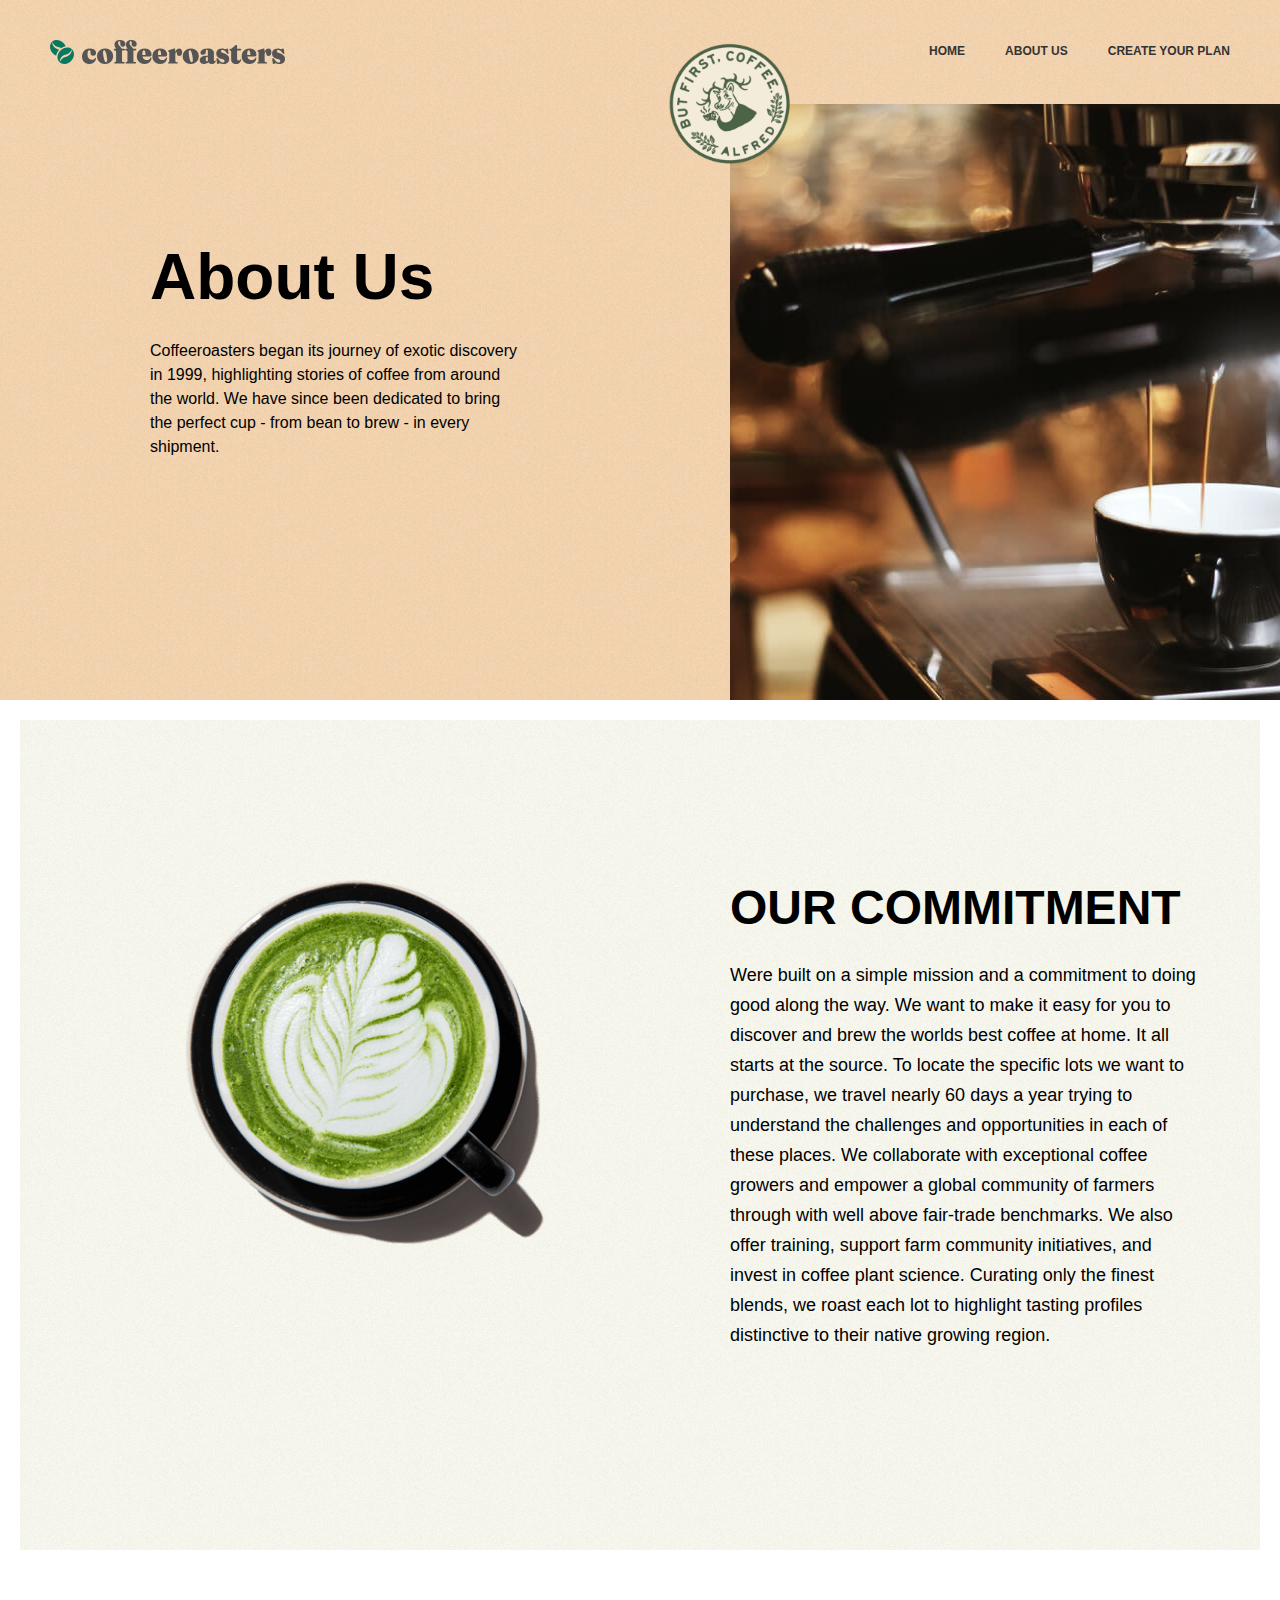
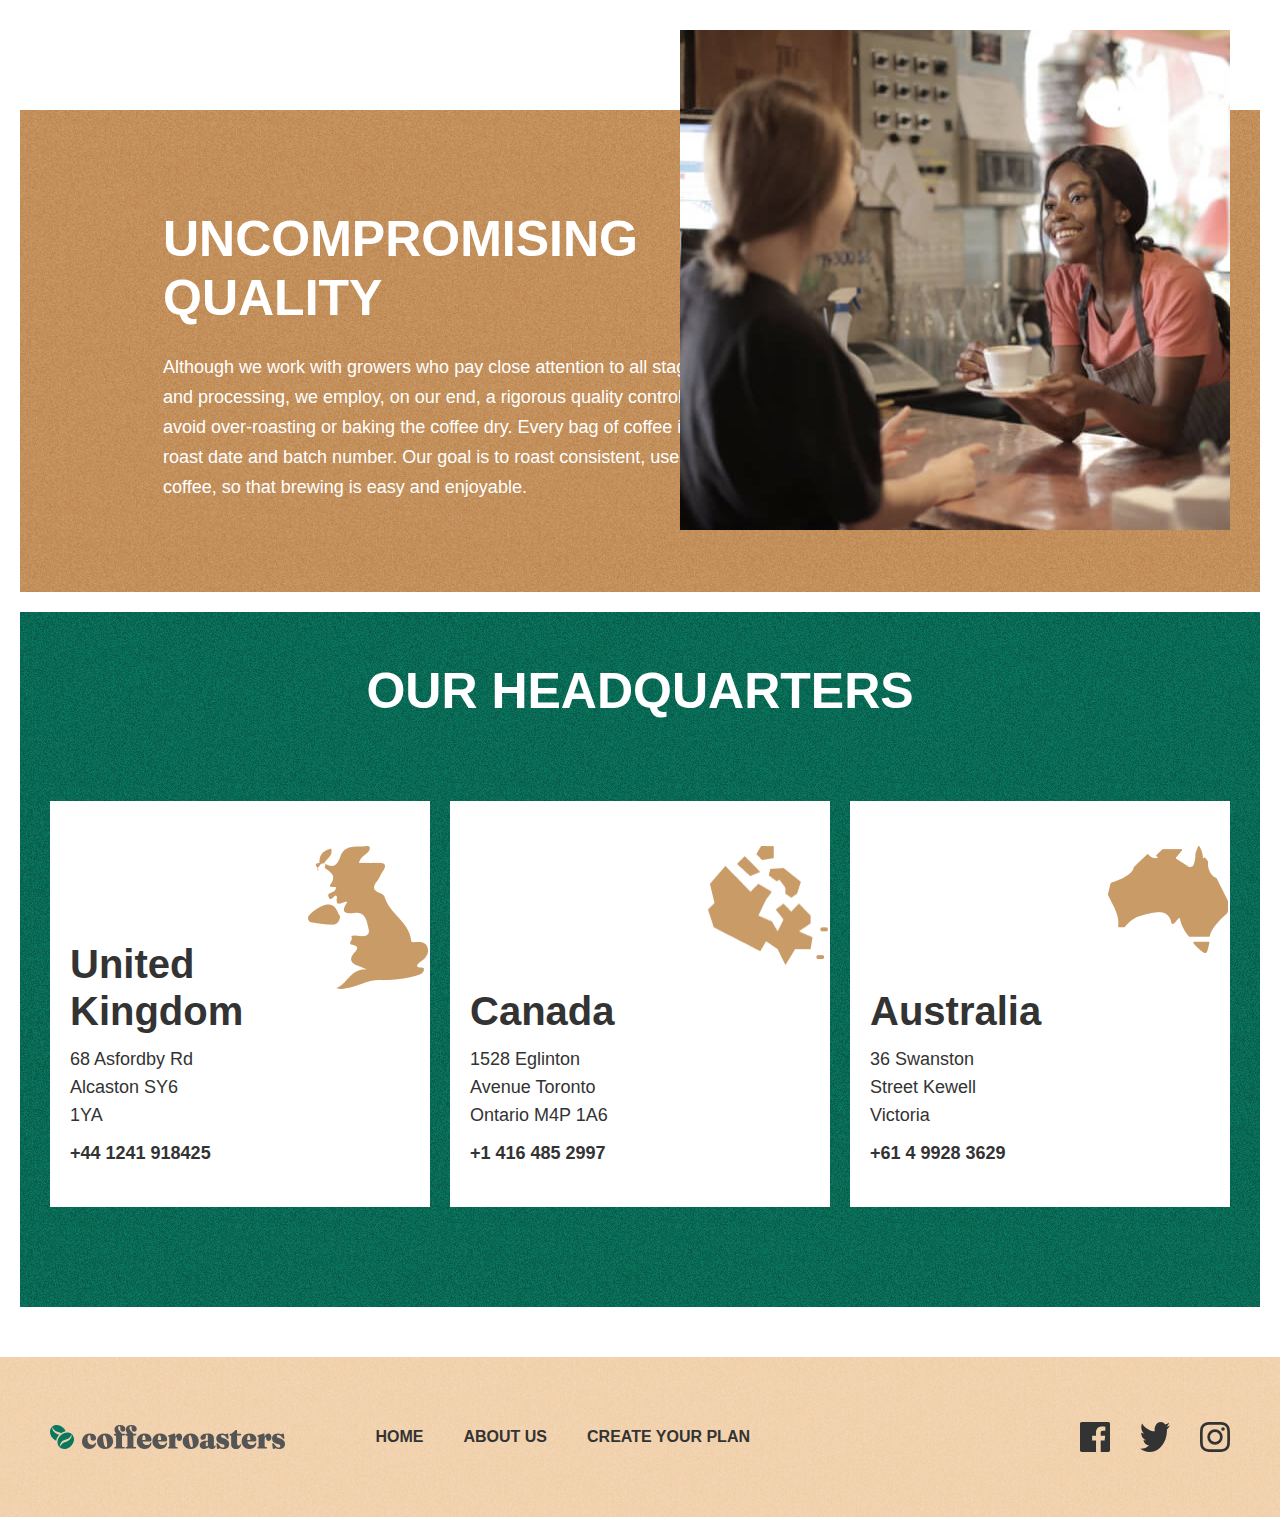
==== commit b18fef1b: "Add pasitoin styles" ====
--- a/about.html
+++ b/about.html
@@ -44,7 +44,10 @@
             <h1 class="site-hero-title site-hero-title-about">About Us</h1>
             <p class="site-hero-text">Coffeeroasters began its journey of exotic discovery in 1999, highlighting stories of coffee from around the world. We have since been dedicated to bring the perfect cup - from bean to brew - in every shipment.</p>
           </div>
-          <img class="site-hero-img-about" src="images/about-hero-img.jpg" alt="cola" width="710" height="696" srcset="images/about-hero-img.jpg 1x, images/about-hero-img@2x.jpg 2x">
+          <div class="img-box">
+            <img class="hero-img-icon" src="images/coffe-icon.png" alt="icon rasm" width="160" height="160" srcset="images/coffe-icon.png 1x, images/coffe-icon@2x.png 2x">
+            <img class="site-hero-img-about" src="images/about-hero-img.jpg" alt="cola" width="710" height="696" srcset="images/about-hero-img.jpg 1x, images/about-hero-img@2x.jpg 2x">
+          </div>
         </div>
       </div>
     </div>
@@ -138,5 +141,6 @@
       </div>
     </div>
   </footer>
+  <script src="js/"></script>
 </body>
 </html>--- a/css/main.css
+++ b/css/main.css
@@ -144,6 +144,19 @@
   padding-left: 130px;
 }
 
+.img-box{
+  display: flex;
+  position: relative;
+}
+
+.hero-img-icon{
+  width: 160px;
+  height: 160px;
+  position: absolute;
+  left: -80px;
+  top: -80px;
+}
+
 .site-hero-box {
   width: 464px;
   margin-right: 116px;
@@ -164,21 +177,12 @@
   margin-bottom: 24px;
 }
 
-
 .site-hero-text {
   margin-top: 0;
   margin-bottom: 34px;
   font-size: 16px;
   line-height: 24px;
   font-weight: 400;
-}
-
-.site-hero-link{
-  display: inline-block;
-  margin: 0;
-  line-height: 19px;
-  background-color: #0A775F;
-  border: 2px solid #0A775F;
 }
 
 .button{
@@ -194,6 +198,12 @@
   text-transform: uppercase;
   transition: color 0.4s ease, border 0.4s ease, background-color 0.4s ease;
   white-space: nowrap;
+}
+
+.site-hero-link{
+  line-height: 19px;
+  background-color: #0A775F;
+  border: 2px solid #0A775F;
 }
 
 .site-hero-link:hover{
@@ -300,7 +310,7 @@
 /* ABOUT  */
 
 .site-commitment {
-  margin-bottom: 80px;
+  margin-bottom: 160px;
 }
 
 .site-commitment-block {
@@ -383,6 +393,7 @@
   height: 60px;
   background-color: #fff;
   border: 4px solid #C99B67;
+  flex-shrink: 0;
 }
 
 .site-feature-item-two:not(:last-child){
@@ -395,6 +406,15 @@
   margin-top: 0;
   margin-bottom: 80px;
   list-style-type: none;
+  position: relative;
+}
+
+.shrift-icon{
+  width: 140px;
+  height: 140px;
+  position: absolute;
+  left: -50px;
+  top: -50px;
 }
 
 .site-feature-item:not(:last-child) {
@@ -431,15 +451,16 @@
 
 .about-feature-block {
   display: flex;
-  padding: 0 30px 90px 143px;
+  padding: 100px 30px 90px 143px;
   background-image: url(../images/Rectangle-img.jpg);
   background-repeat: no-repeat;
-  background-size: 1400px 510px;
+  background-size: cover;
   background-position: bottom center;
+  position: relative;
 }
 
 .about-feature-box {
-  padding-top: 180px;
+  width: 640px;
   margin-right: 38px;
   color: #fff;
 }
@@ -462,9 +483,13 @@
 }
 
 .about-feature-img{
+  position: absolute;
+  top: -80px;
+  right: 30px;
   width: 550px;
   height: 500px;
 }
+
 
 /* SITE-WORS */
 
@@ -474,8 +499,14 @@
   background-image: url(../images/footter-top-img.jpg);
   background-repeat: no-repeat;
   margin-bottom: 50px;
-}
-
+  position: relative;
+}
+
+.coffe-svg-img {
+  position: absolute;
+  right: 46px;
+  top: 26px;
+}
 
 .about-work-block-plan-a {
   padding: 80px 30px;
@@ -529,7 +560,7 @@
   margin-bottom: 10px;
   font-size: 40px;
   line-height: 47px;
-  font-weight: 700;
+  font-weight: 500;
   text-transform: uppercase;
 }
 
@@ -743,14 +774,21 @@
   transition: background-color 0.4s ease;
 }
 
-.create-left-item-child:hover{
-  color: #fff;
-  background-color: #0A775F;
-}
-
 .create-left-item-child:not(:last-child){
   margin-right: 20px;
 }
+
+.visually-hidden {
+  position: absolute;
+  width: 1px;
+  height: 1px;
+  margin: -1px;
+  border: 0;
+  padding: 0;
+  clip: rect(0 0 0 0);
+  overflow: hidden;
+}
+
 
 .create-left-title-child {
   margin-top: 0;
@@ -812,6 +850,16 @@
   background-color: #0A775F;
   opacity: 0.6;
 }
+.checkbox:checked + label {
+  color: #fff;
+  background-color: #0A775F;
+}
+
+.checkbox:checked + label > span{
+  color: #fff;
+
+}
+
 
 
 /* SITE-FOOTER */
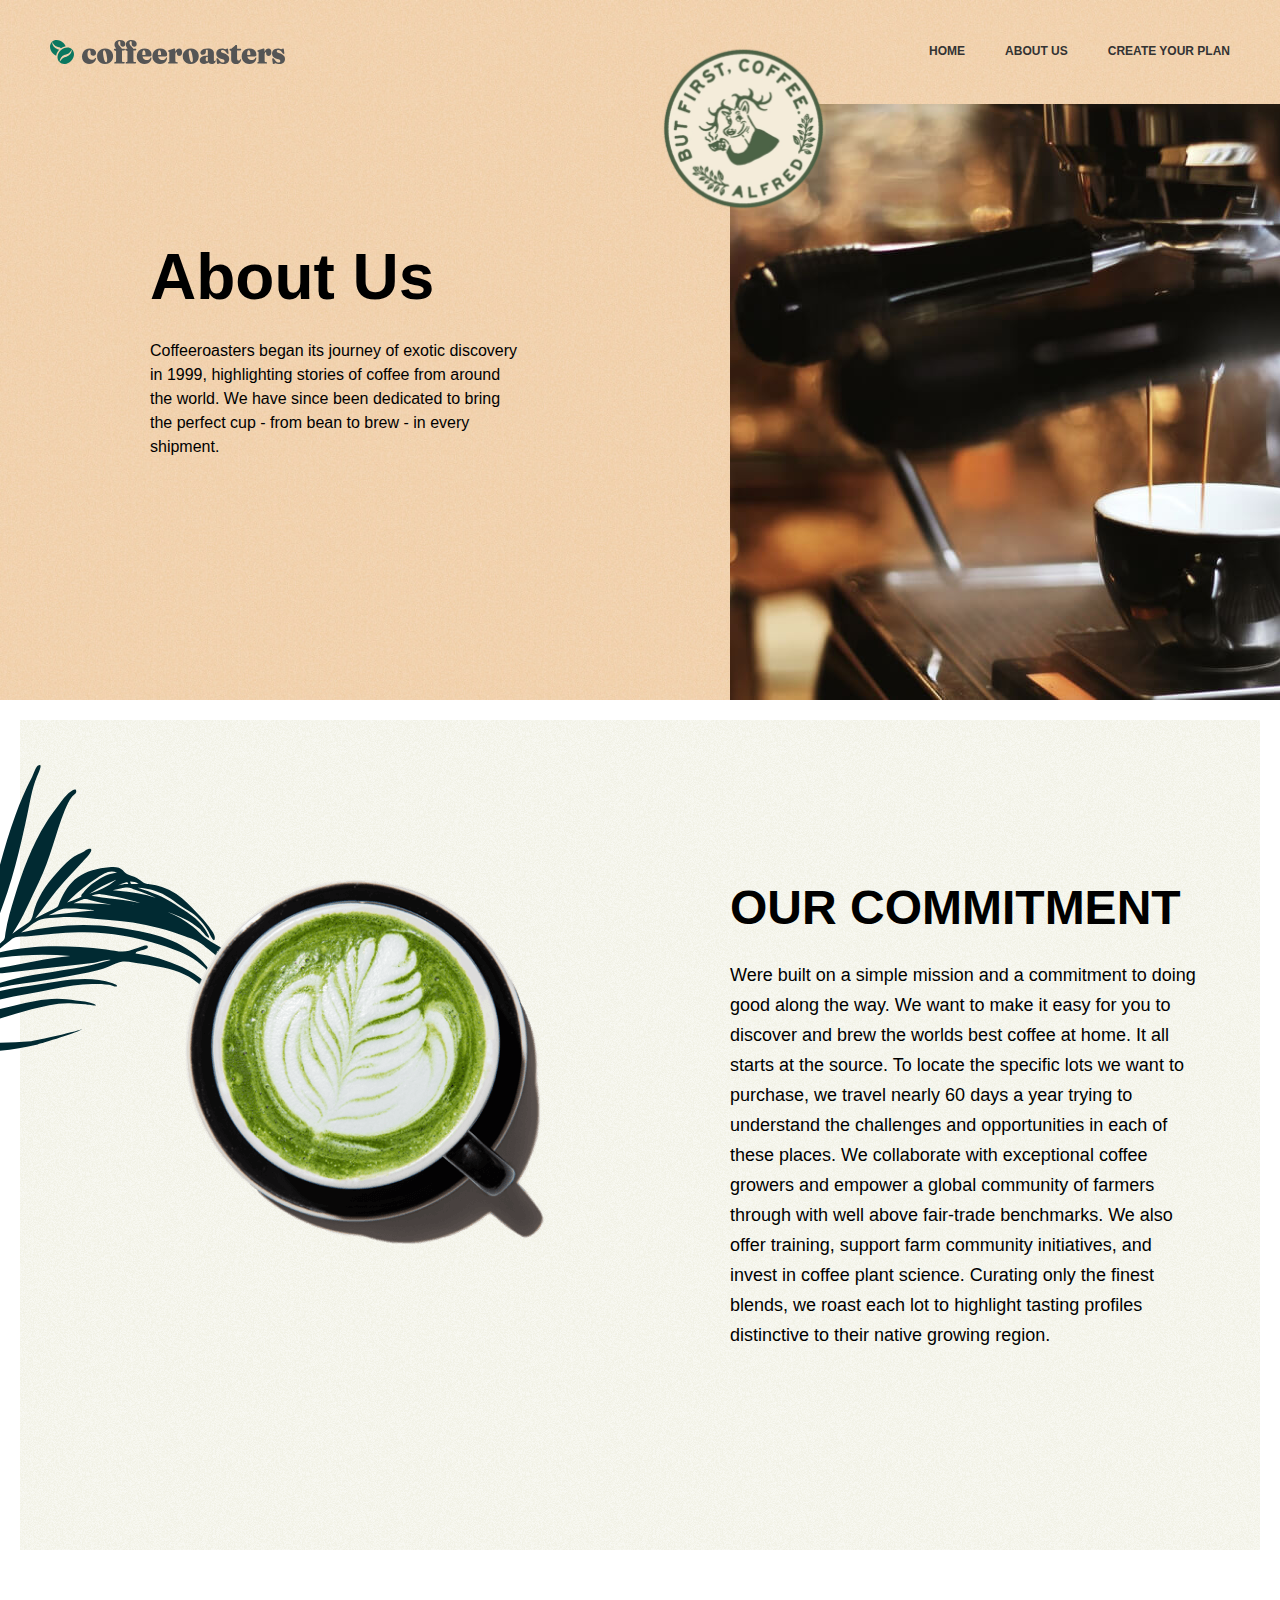
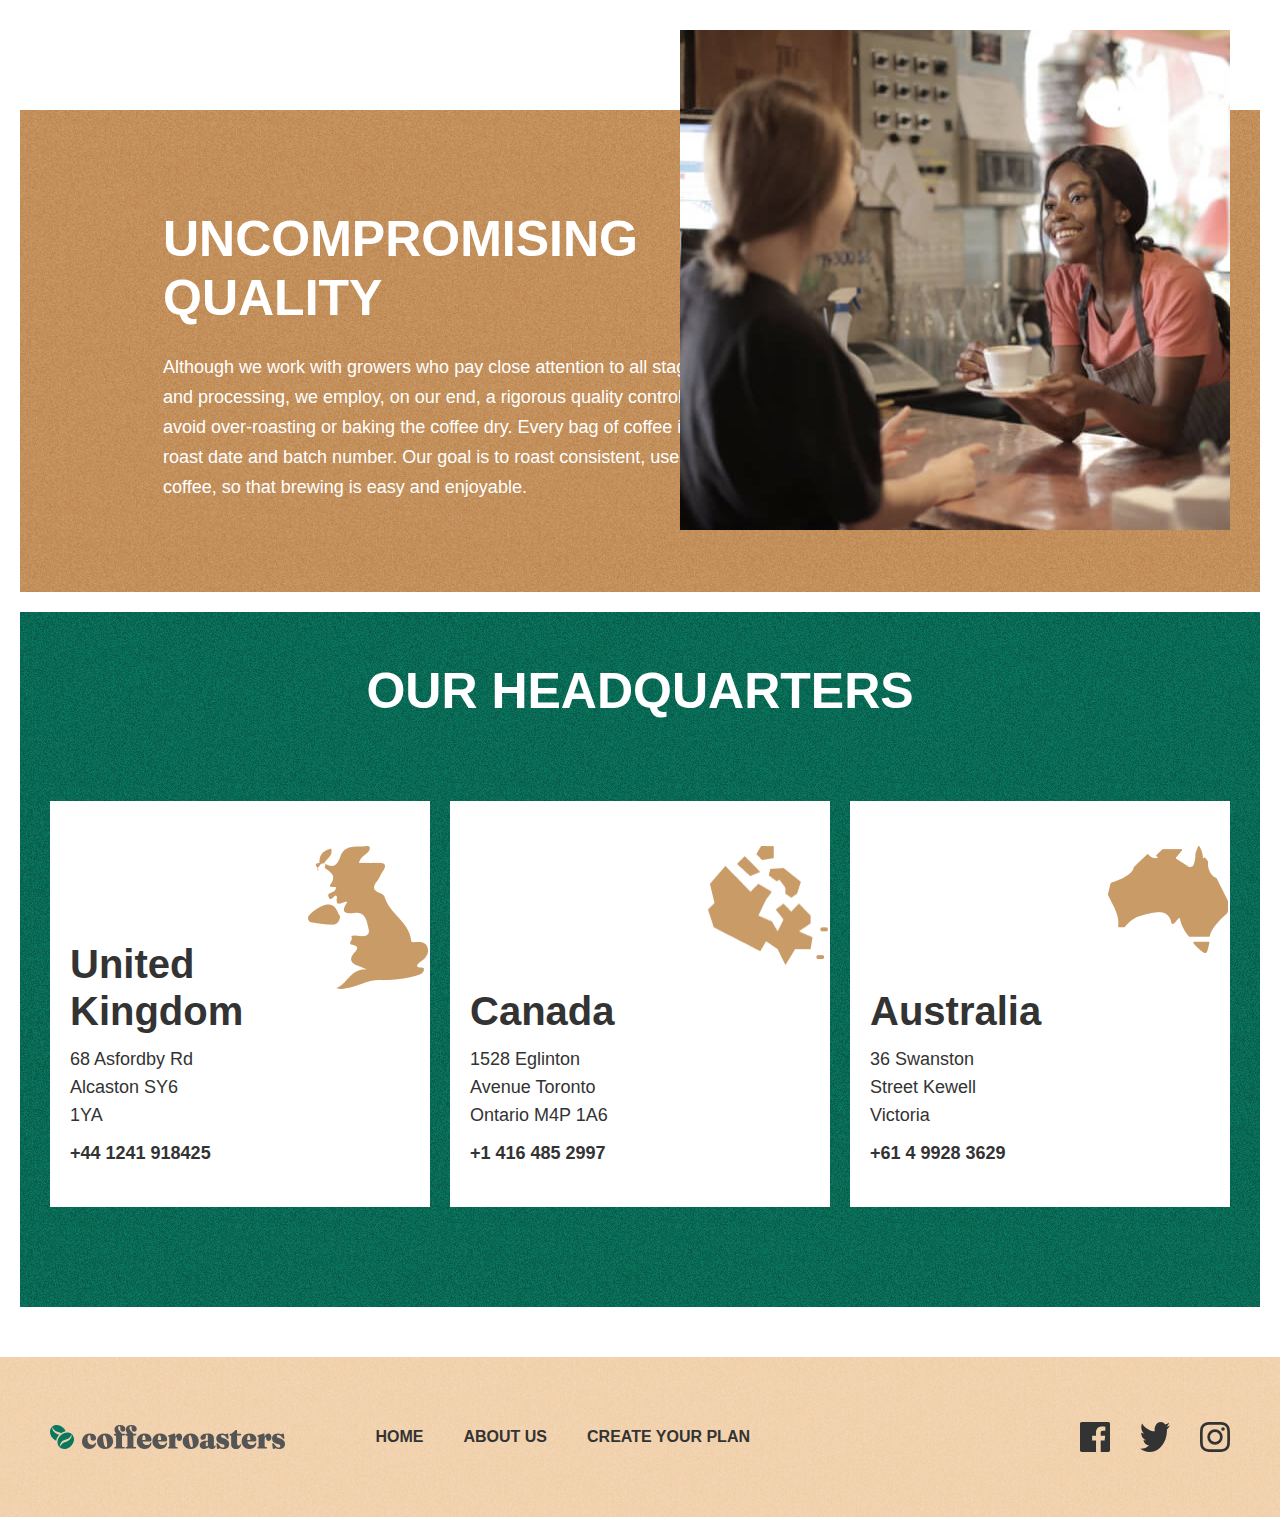
==== commit 65c294d6: "Add leaf and leave position styles" ====
--- a/about.html
+++ b/about.html
@@ -57,6 +57,7 @@
         <div class="site-commitment-block">
           <img class="site-commitment-block-img" src="images/coffe-about-main.png" alt="Rasm">
           <div class="site-commitment-box">
+          <img class="leave-img" src="images/barg.svg" alt="barg rasmi">
             <h2 class="site-commitment-box-title">Our commitment</h2>
             <p class="site-commitment-box-text">Were built on a simple mission and a commitment to doing good along the way. We want to make it easy for you to discover and brew the worlds best coffee at home. It all starts at the source. To locate the specific lots we want to purchase, we travel nearly 60 days a year trying to understand the challenges and opportunities in each of these places. We collaborate with exceptional coffee growers and empower a global community of farmers through with well above fair-trade benchmarks. We also offer training, support farm community initiatives, and invest in coffee plant science. Curating only the finest blends, we roast each lot to highlight tasting profiles distinctive to their native growing region.</p>
           </div>
--- a/css/main.css
+++ b/css/main.css
@@ -85,7 +85,6 @@
 .sitenav-item {
   font-weight: 700;
   list-style-type: none;
-  /* flex-shrink: 0; */
   white-space: nowrap;
 }
 
@@ -94,6 +93,8 @@
 }
 
 .sitenav-link {
+  position: relative;
+  z-index: 5;
   display: flex;
   color: #333;
   font-size: 12px;
@@ -150,11 +151,11 @@
 }
 
 .hero-img-icon{
-  width: 160px;
-  height: 160px;
+  width: 212px;
+  height: 212px;
   position: absolute;
-  left: -80px;
-  top: -80px;
+  left: -92px;
+  top: -81px;
 }
 
 .site-hero-box {
@@ -254,6 +255,23 @@
   background-color: #F8F8F2;
   background-image: url(../images/oq-bijr-bijr.jpg);
   margin-bottom: 20px;
+  position: relative;
+}
+
+.leave-img {
+  width: 485px;
+  height: 380px;
+  position: absolute;
+  left: -215px;
+  top: 44px;
+}
+
+.leaf-img{
+  width: 346px;
+  height: 305px;
+  position: absolute;
+  bottom: 171px;
+  left: -223px;
 }
 
 .site-collection-headeing {
@@ -309,11 +327,8 @@
 
 /* ABOUT  */
 
-.site-commitment {
-  margin-bottom: 160px;
-}
-
 .site-commitment-block {
+  position: relative;
   display: flex;
   padding: 160px 64px 200px 165px;
   background-image: url(../images/commitment-bc-img.png);
@@ -324,6 +339,7 @@
   height: 364px;
   margin-right: 185px;
   object-fit: cover;
+  z-index: 2;
 }
 
 .site-commitment-box-title {
@@ -411,7 +427,7 @@
 
 .shrift-icon{
   width: 140px;
-  height: 140px;
+  height: 144px;
   position: absolute;
   left: -50px;
   top: -50px;
@@ -446,6 +462,7 @@
 
 /* ABOUT-FEATURE  */
 .about-festure {
+  margin-top: 160px;
   margin-bottom: 20px;
 }
 
@@ -695,11 +712,50 @@
   list-style-type: none;
 }
 
+.about-menu{
+  margin-bottom: 50px;
+}
+
 .create-plan-container {
   display: flex;
   padding: 50px 142px 50px 30px;
   justify-content: space-between;
   background-image: url(../images/commitment-bc-img.png);
+  position: relative;
+}
+
+.create-plan-leave-img{
+  width: 485px;
+  height: 380px;
+  position: absolute;
+  top: 714px;
+  left: -280px;
+}
+
+.create-plan-leaf-img {
+  display: none;
+  width: 346px;
+  height: 305px;
+  position: absolute;
+  top: 1466px;
+  left: -278px;
+}
+
+.create-plan-leaf-icon {
+  width: 546px;
+  height: 591px;
+  position: absolute;
+  top: 176px;
+  right: -380px;
+}
+
+
+.leaf-icon {
+  width: 546px;
+  height: 591px;
+  position: absolute;
+  top: 685px;
+  right: -300px;
 }
 
 .create-left-box-item{
